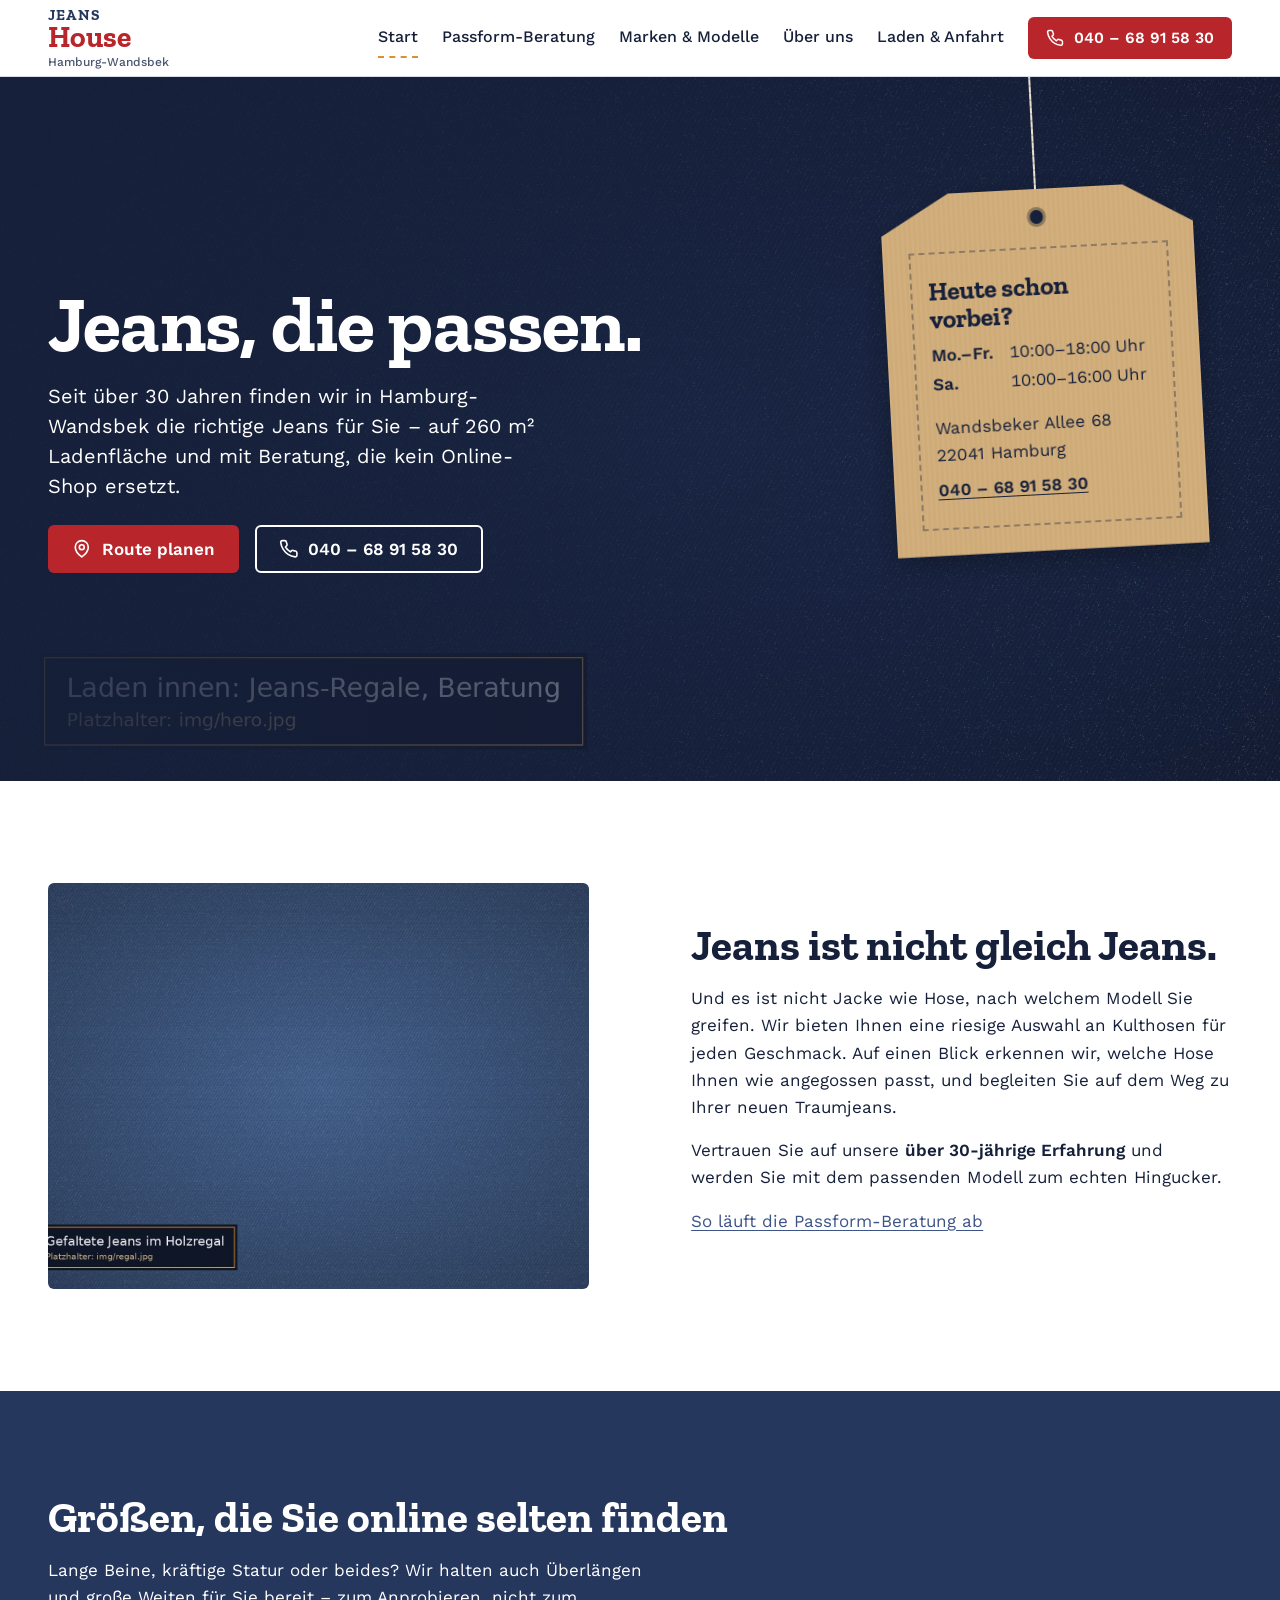
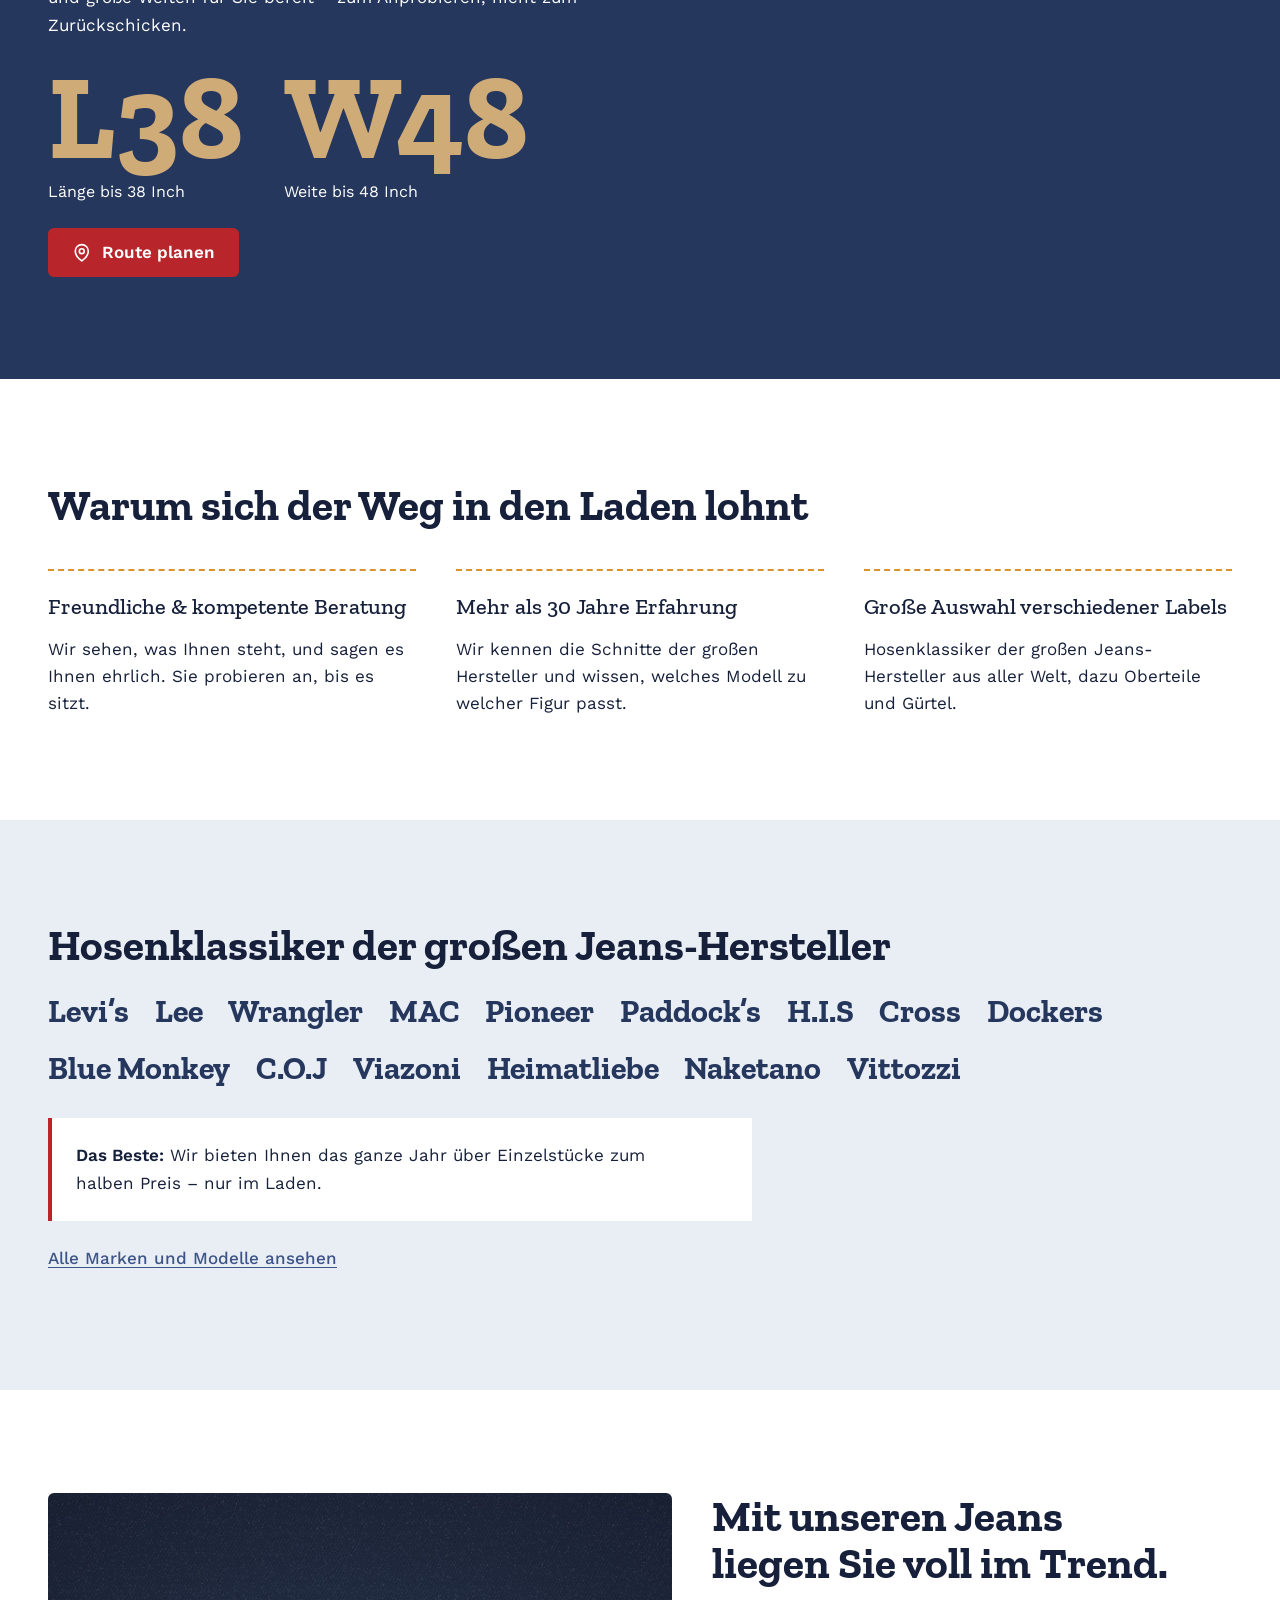
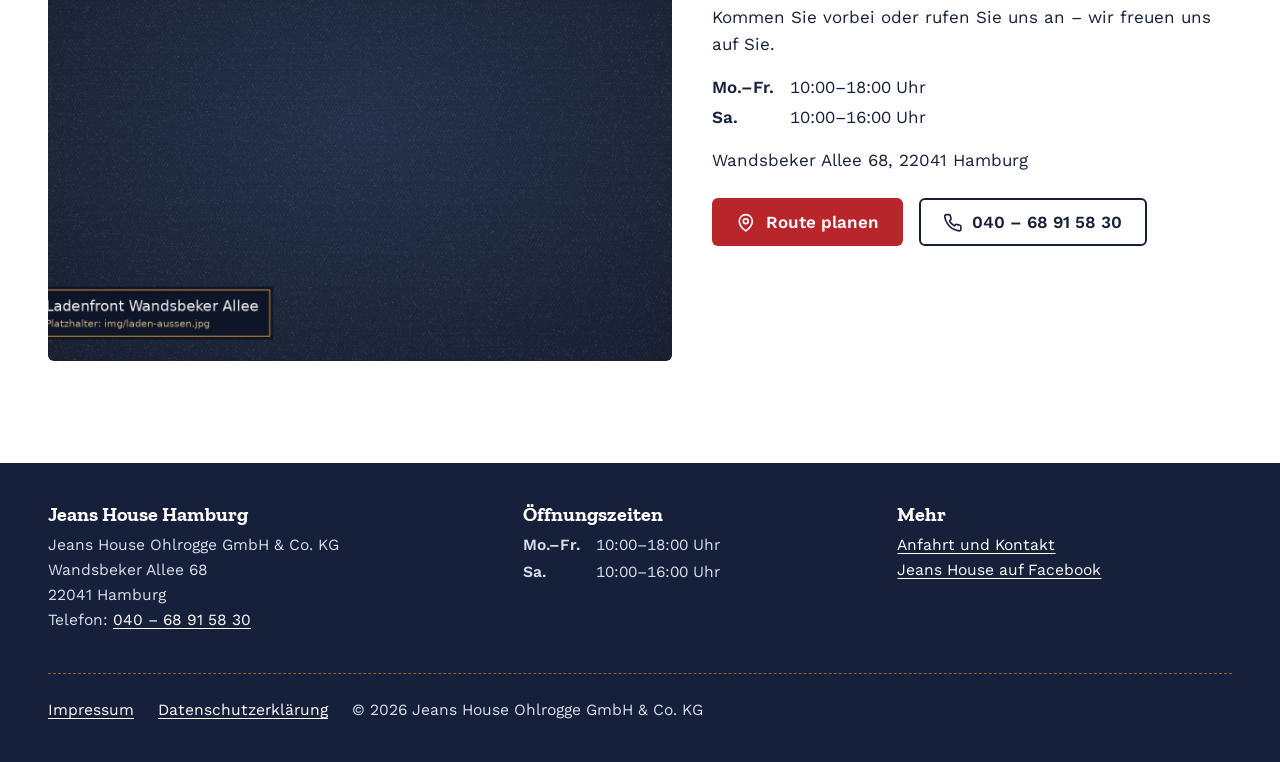
==== index.html @ 1c9ecd70 "Add files via upload Erste Version" ====
<!DOCTYPE html>
<html lang="de">
<head>
  <meta charset="utf-8">
  <meta name="viewport" content="width=device-width, initial-scale=1">
  <title>Jeans House Hamburg – Jeansfachgeschäft in Wandsbek</title>
  <meta name="description" content="Jeans mit persönlicher Passform-Beratung in Hamburg-Wandsbek: über 30 Jahre Erfahrung, 260 m² Ladenfläche, Überlängen bis L38 und Weiten bis W48.">
  <link rel="stylesheet" href="css/style.css">
  <link rel="icon" href="img/favicon.svg" type="image/svg+xml">
</head>
<body>
  <a class="skip-link" href="#main">Zum Inhalt springen</a>

  <header class="site-header">
    <div class="container site-header__inner">
      <a class="logo" href="index.html" aria-label="Jeans House Hamburg – zur Startseite">
        <span class="logo__jeans">JEANS</span>
        <span class="logo__house">House</span>
        <span class="logo__place">Hamburg-Wandsbek</span>
      </a>

      <!-- Mobil: Button öffnet das Menü als Popover (HTML-Funktion, kein JavaScript) -->
      <button class="nav-toggle" type="button" popovertarget="hauptmenue" aria-label="Menü öffnen">Menü</button>

      <nav class="main-nav" id="hauptmenue" popover aria-label="Hauptnavigation">
        <button class="nav-close" type="button" popovertarget="hauptmenue" popovertargetaction="hide">Schließen</button>
        <ul class="main-nav__list">
            <li><a href="index.html" aria-current="page">Start</a></li>
            <li><a href="beratung.html">Passform-Beratung</a></li>
            <li><a href="marken.html">Marken &amp; Modelle</a></li>
            <li><a href="ueber-uns.html">Über uns</a></li>
            <li><a href="laden.html">Laden &amp; Anfahrt</a></li>
        </ul>
        <div class="main-nav__call">
          <a class="btn btn--primary" href="tel:+494068915830"><svg aria-hidden="true" viewBox="0 0 24 24" fill="none" stroke="currentColor" stroke-width="2" stroke-linecap="round" stroke-linejoin="round"><path d="M22 16.9v3a2 2 0 0 1-2.2 2 19.8 19.8 0 0 1-8.6-3.1 19.5 19.5 0 0 1-6-6A19.8 19.8 0 0 1 2.1 4.2 2 2 0 0 1 4.1 2h3a2 2 0 0 1 2 1.7c.1 .9.4 1.8.7 2.7a2 2 0 0 1-.5 2.1L8 9.8a16 16 0 0 0 6 6l1.3-1.3a2 2 0 0 1 2.1-.5c.9.3 1.8.6 2.7.7a2 2 0 0 1 1.7 2z"/></svg>040 – 68 91 58 30</a>
        </div>
      </nav>
    </div>
  </header>

  <main id="main">
    <section class="hero" aria-labelledby="hero-title">
      <img class="hero__image" src="img/hero.jpg" alt="" width="1920" height="1080" fetchpriority="high">
      <div class="container hero__inner">
        <div class="hero__content">
          <h1 id="hero-title">Jeans, die passen.</h1>
          <p class="lead">Seit über 30 Jahren finden wir in Hamburg-Wandsbek die richtige Jeans für Sie – auf 260&nbsp;m² Ladenfläche und mit Beratung, die kein Online-Shop ersetzt.</p>
          <div class="btn-row">
            <a class="btn btn--primary" href="https://www.google.com/maps/dir/?api=1&amp;destination=Wandsbeker+Allee+68,+22041+Hamburg" target="_blank" rel="noopener"><svg aria-hidden="true" viewBox="0 0 24 24" fill="none" stroke="currentColor" stroke-width="2" stroke-linecap="round" stroke-linejoin="round"><path d="M20 10c0 6-8 12-8 12S4 16 4 10a8 8 0 0 1 16 0z"/><circle cx="12" cy="10" r="3"/></svg>Route planen</a>
            <a class="btn btn--outline" href="tel:+494068915830"><svg aria-hidden="true" viewBox="0 0 24 24" fill="none" stroke="currentColor" stroke-width="2" stroke-linecap="round" stroke-linejoin="round"><path d="M22 16.9v3a2 2 0 0 1-2.2 2 19.8 19.8 0 0 1-8.6-3.1 19.5 19.5 0 0 1-6-6A19.8 19.8 0 0 1 2.1 4.2 2 2 0 0 1 4.1 2h3a2 2 0 0 1 2 1.7c.1 .9.4 1.8.7 2.7a2 2 0 0 1-.5 2.1L8 9.8a16 16 0 0 0 6 6l1.3-1.3a2 2 0 0 1 2.1-.5c.9.3 1.8.6 2.7.7a2 2 0 0 1 1.7 2z"/></svg>040 – 68 91 58 30</a>
          </div>
        </div>
        <aside class="hangtag-wrap hangtag-wrap--string" aria-labelledby="tag-title">
          <div class="hangtag">
            <div class="hangtag__inner">
              <h2 id="tag-title">Heute schon vorbei?</h2>
              <dl class="hours">
              <dt>Mo.–Fr.</dt><dd>10:00–18:00 Uhr</dd>
              <dt>Sa.</dt><dd>10:00–16:00 Uhr</dd>
            </dl>
              <p>Wandsbeker Allee 68<br>22041 Hamburg</p>
              <p><a href="tel:+494068915830">040 – 68 91 58 30</a></p>
            </div>
          </div>
        </aside>
      </div>
    </section>

    <section class="section" aria-labelledby="intro-title">
      <div class="container split">
        <figure class="split__media">
          <img src="img/regal.jpg" alt="Gefaltete Jeans in vielen Waschungen im Holzregal des Ladens" width="1500" height="1000" loading="lazy">
        </figure>
        <div>
          <h2 id="intro-title">Jeans ist nicht gleich Jeans.</h2>
          <p>Und es ist nicht Jacke wie Hose, nach welchem Modell Sie greifen. Wir bieten Ihnen eine riesige Auswahl an Kulthosen für jeden Geschmack. Auf einen Blick erkennen wir, welche Hose Ihnen wie angegossen passt, und begleiten Sie auf dem Weg zu Ihrer neuen Traumjeans.</p>
          <p>Vertrauen Sie auf unsere <strong>über 30-jährige Erfahrung</strong> und werden Sie mit dem passenden Modell zum echten Hingucker.</p>
          <p><a href="beratung.html">So läuft die Passform-Beratung ab</a></p>
        </div>
      </div>
    </section>

    <section class="section section--indigo" aria-labelledby="sizes-title">
      <div class="container">
        <h2 id="sizes-title">Größen, die Sie online selten finden</h2>
        <p>Lange Beine, kräftige Statur oder beides? Wir halten auch Überlängen und große Weiten für Sie bereit – zum Anprobieren, nicht zum Zurückschicken.</p>
        <ul class="sizes">
          <li><span class="sizes__value">L38</span><span class="sizes__label">Länge bis 38 Inch</span></li>
          <li><span class="sizes__value">W48</span><span class="sizes__label">Weite bis 48 Inch</span></li>
        </ul>
        <div class="btn-row">
          <a class="btn btn--primary" href="https://www.google.com/maps/dir/?api=1&amp;destination=Wandsbeker+Allee+68,+22041+Hamburg" target="_blank" rel="noopener"><svg aria-hidden="true" viewBox="0 0 24 24" fill="none" stroke="currentColor" stroke-width="2" stroke-linecap="round" stroke-linejoin="round"><path d="M20 10c0 6-8 12-8 12S4 16 4 10a8 8 0 0 1 16 0z"/><circle cx="12" cy="10" r="3"/></svg>Route planen</a>
        </div>
      </div>
    </section>

    <section class="section" aria-labelledby="vorteile-title">
      <div class="container">
        <h2 id="vorteile-title" class="section__intro">Warum sich der Weg in den Laden lohnt</h2>
        <ul class="benefits">
          <li>
            <h3>Freundliche &amp; kompetente Beratung</h3>
            <p>Wir sehen, was Ihnen steht, und sagen es Ihnen ehrlich. Sie probieren an, bis es sitzt.</p>
          </li>
          <li>
            <h3>Mehr als 30 Jahre Erfahrung</h3>
            <p>Wir kennen die Schnitte der großen Hersteller und wissen, welches Modell zu welcher Figur passt.</p>
          </li>
          <li>
            <h3>Große Auswahl verschiedener Labels</h3>
            <p>Hosenklassiker der großen Jeans-Hersteller aus aller Welt, dazu Oberteile und Gürtel.</p>
          </li>
        </ul>
      </div>
    </section>

    <section class="section section--chambray" aria-labelledby="marken-title">
      <div class="container">
        <h2 id="marken-title">Hosenklassiker der großen Jeans-Hersteller</h2>
        <ul class="brand-wall">
          <li>Levi’s</li><li>Lee</li><li>Wrangler</li><li>MAC</li><li>Pioneer</li><li>Paddock’s</li><li>H.I.S</li><li>Cross</li><li>Dockers</li><li>Blue Monkey</li><li>C.O.J</li><li>Viazoni</li><li>Heimatliebe</li><li>Naketano</li><li>Vittozzi</li>
        </ul>
        <div class="note">
          <p><strong>Das Beste:</strong> Wir bieten Ihnen das ganze Jahr über Einzelstücke zum halben Preis – nur im Laden.</p>
        </div>
        <p class="more-link"><a href="marken.html">Alle Marken und Modelle ansehen</a></p>
      </div>
    </section>

    <section class="section" aria-labelledby="besuch-title">
      <div class="container visit">
        <figure class="split__media">
          <img src="img/laden-aussen.jpg" alt="Ladenfront von Jeans House an der Wandsbeker Allee" width="1500" height="1000" loading="lazy">
        </figure>
        <div>
          <h2 id="besuch-title">Mit unseren Jeans liegen Sie voll im Trend.</h2>
          <p>Kommen Sie vorbei oder rufen Sie uns an – wir freuen uns auf Sie.</p>
          <dl class="hours">
              <dt>Mo.–Fr.</dt><dd>10:00–18:00 Uhr</dd>
              <dt>Sa.</dt><dd>10:00–16:00 Uhr</dd>
            </dl>
          <p>Wandsbeker Allee 68, 22041 Hamburg</p>
          <div class="btn-row">
            <a class="btn btn--primary" href="https://www.google.com/maps/dir/?api=1&amp;destination=Wandsbeker+Allee+68,+22041+Hamburg" target="_blank" rel="noopener"><svg aria-hidden="true" viewBox="0 0 24 24" fill="none" stroke="currentColor" stroke-width="2" stroke-linecap="round" stroke-linejoin="round"><path d="M20 10c0 6-8 12-8 12S4 16 4 10a8 8 0 0 1 16 0z"/><circle cx="12" cy="10" r="3"/></svg>Route planen</a>
            <a class="btn btn--outline" href="tel:+494068915830"><svg aria-hidden="true" viewBox="0 0 24 24" fill="none" stroke="currentColor" stroke-width="2" stroke-linecap="round" stroke-linejoin="round"><path d="M22 16.9v3a2 2 0 0 1-2.2 2 19.8 19.8 0 0 1-8.6-3.1 19.5 19.5 0 0 1-6-6A19.8 19.8 0 0 1 2.1 4.2 2 2 0 0 1 4.1 2h3a2 2 0 0 1 2 1.7c.1 .9.4 1.8.7 2.7a2 2 0 0 1-.5 2.1L8 9.8a16 16 0 0 0 6 6l1.3-1.3a2 2 0 0 1 2.1-.5c.9.3 1.8.6 2.7.7a2 2 0 0 1 1.7 2z"/></svg>040 – 68 91 58 30</a>
          </div>
        </div>
      </div>
    </section>
  </main>

  <footer class="site-footer">
    <div class="container">
      <div class="footer-grid">
        <section aria-labelledby="footer-adresse">
          <h2 id="footer-adresse">Jeans House Hamburg</h2>
          <address>
            Jeans House Ohlrogge GmbH &amp; Co. KG<br>
            Wandsbeker Allee 68<br>
            22041 Hamburg<br>
            Telefon: <a href="tel:+494068915830">040 – 68 91 58 30</a>
          </address>
        </section>
        <section aria-labelledby="footer-zeiten">
          <h2 id="footer-zeiten">Öffnungszeiten</h2>
          <dl class="hours">
              <dt>Mo.–Fr.</dt><dd>10:00–18:00 Uhr</dd>
              <dt>Sa.</dt><dd>10:00–16:00 Uhr</dd>
            </dl>
        </section>
        <section aria-labelledby="footer-links">
          <h2 id="footer-links">Mehr</h2>
          <p><a href="laden.html">Anfahrt und Kontakt</a><br>
          <a href="https://www.facebook.com/hamburgjeans/" target="_blank" rel="noopener">Jeans House auf Facebook</a></p>
        </section>
      </div>
      <ul class="footer-legal">
        <li><a href="impressum.html">Impressum</a></li>
        <li><a href="datenschutz.html">Datenschutzerklärung</a></li>
        <li>© 2026 Jeans House Ohlrogge GmbH &amp; Co. KG</li>
      </ul>
    </div>
  </footer>

</body>
</html>
---- css/style.css ----
/* ==========================================================================
   Jeans House Hamburg – Relaunch
   Ein Stylesheet für alle Seiten.
   Aufbau:
   1. Schriften (lokal eingebunden, DSGVO-freundlich)
   2. Design-Tokens (Farben, Abstände, Schrift)
   3. Basis & Typografie
   4. Layout-Helfer
   5. Header & Navigation (mobil per Popover-API, ohne JavaScript)
   6. Buttons
   7. Komponenten (Hero, Hängeetikett, Bild-Text, Vorteile, Marken …)
   8. Footer
   9. Media Queries
   ========================================================================== */

/* 1. Schriften ------------------------------------------------------------ */
/* Selbst gehostet statt über Google-Server: keine Datenübertragung an Dritte. */
@font-face {
  font-family: "Zilla Slab";
  src: url("../fonts/zilla-slab-latin-500-normal.woff2") format("woff2");
  font-weight: 500;
  font-display: swap;
}
@font-face {
  font-family: "Zilla Slab";
  src: url("../fonts/zilla-slab-latin-700-normal.woff2") format("woff2");
  font-weight: 700;
  font-display: swap;
}
@font-face {
  font-family: "Work Sans";
  src: url("../fonts/work-sans-latin-400-normal.woff2") format("woff2");
  font-weight: 400;
  font-display: swap;
}
@font-face {
  font-family: "Work Sans";
  src: url("../fonts/work-sans-latin-500-normal.woff2") format("woff2");
  font-weight: 500;
  font-display: swap;
}
@font-face {
  font-family: "Work Sans";
  src: url("../fonts/work-sans-latin-600-normal.woff2") format("woff2");
  font-weight: 600;
  font-display: swap;
}

/* 2. Design-Tokens -------------------------------------------------------- */
:root {
  /* Farben: abgeleitet aus Denim, Ziernaht, Lederpatch und dem Logo-Rot */
  --ink: #16203a;          /* tiefes Indigo – Text */
  --indigo: #26375e;       /* dunkle Flächen */
  --indigo-soft: #3d5487;  /* Links, Akzente auf hell */
  --chambray: #e9eef5;     /* helle Flächen */
  --paper: #ffffff;
  --red: #b8262b;          /* Logo-Rot – nur für Handlungsaufforderungen */
  --red-dark: #951d22;
  --stitch: #d9922e;       /* orangefarbene Ziernaht */
  --kraft: #cfab78;        /* Hängeetikett aus Karton */
  --kraft-dark: #b58f5a;
  --muted: #4a5671;        /* Nebentext auf hell, Kontrast > 7:1 */

  /* Schrift */
  --font-display: "Zilla Slab", Rockwell, "Roboto Slab", Georgia, serif;
  --font-body: "Work Sans", "Segoe UI", system-ui, sans-serif;

  /* Abstände */
  --space-xs: 0.5rem;
  --space-s: 1rem;
  --space-m: 1.5rem;
  --space-l: 2.5rem;
  --space-xl: clamp(3.5rem, 8vw, 6.5rem);

  --container: 74rem;
  --measure: 38rem;        /* angenehme Zeilenlänge für Fließtext */
  --radius: 0.375rem;
  --header-h: 4.75rem;
}

/* 3. Basis & Typografie --------------------------------------------------- */
*,
*::before,
*::after {
  box-sizing: border-box;
}

html {
  scroll-padding-top: var(--header-h);
  -webkit-text-size-adjust: 100%;
}

body {
  margin: 0;
  background: var(--paper);
  color: var(--ink);
  font-family: var(--font-body);
  font-size: 1.0625rem;
  line-height: 1.6;
}

img {
  display: block;
  max-width: 100%;
  height: auto;
}

h1,
h2,
h3 {
  font-family: var(--font-display);
  font-weight: 700;
  line-height: 1.1;
  margin: 0 0 var(--space-s);
  text-wrap: balance;
}

h1 {
  font-size: clamp(2.6rem, 6.5vw, 4.9rem);
  letter-spacing: -0.01em;
  line-height: 1.02;
}

h2 {
  font-size: clamp(1.85rem, 3.4vw, 2.7rem);
}

h3 {
  font-size: 1.4rem;
  font-weight: 500;
}

p {
  margin: 0 0 var(--space-s);
  max-width: var(--measure);
}

a {
  color: var(--indigo-soft);
  text-underline-offset: 0.18em;
  text-decoration-thickness: 1px;
}

a:hover {
  text-decoration-thickness: 2px;
}

strong {
  font-weight: 600;
}

/* Sichtbarer Tastaturfokus in Ziernaht-Orange */
:focus-visible {
  outline: 3px solid var(--stitch);
  outline-offset: 3px;
}

.lead {
  font-size: 1.25rem;
  line-height: 1.5;
}

/* Nur für Screenreader sichtbar */
.visually-hidden {
  position: absolute;
  width: 1px;
  height: 1px;
  overflow: hidden;
  clip-path: inset(50%);
  white-space: nowrap;
}

.skip-link {
  position: absolute;
  left: var(--space-s);
  top: -4rem;
  z-index: 100;
  background: var(--ink);
  color: var(--paper);
  padding: var(--space-xs) var(--space-s);
  border-radius: var(--radius);
}

.skip-link:focus {
  top: var(--space-s);
}

/* 4. Layout-Helfer -------------------------------------------------------- */
.container {
  width: min(100% - 2rem, var(--container));
  margin-inline: auto;
}

.section {
  padding-block: var(--space-xl);
}

.section--chambray {
  background: var(--chambray);
}

.section--indigo {
  background: var(--indigo);
  color: var(--paper);
}

.section--indigo a:not(.btn) {
  color: var(--paper);
}

.section__intro {
  margin-bottom: var(--space-l);
}

/* 5. Header & Navigation -------------------------------------------------- */
.site-header {
  position: sticky;
  top: 0;
  z-index: 50;
  background: var(--paper);
  border-bottom: 1px solid #d5dce7;
}

.site-header__inner {
  display: flex;
  align-items: center;
  justify-content: space-between;
  gap: var(--space-m);
  min-height: var(--header-h);
}

/* Wortmarke in Anlehnung an das bestehende Logo (Rot + Indigo).
   Das Original-Logo kann hier als <img> eingesetzt werden. */
.logo {
  display: flex;
  flex-direction: column;
  text-decoration: none;
  line-height: 1;
  font-family: var(--font-display);
  font-weight: 700;
}

.logo__jeans {
  color: var(--indigo);
  font-size: 0.95rem;
  letter-spacing: 0.08em;
}

.logo__house {
  color: var(--red);
  font-size: 1.85rem;
  letter-spacing: 0.01em;
}

.logo__place {
  color: var(--muted);
  font-family: var(--font-body);
  font-weight: 500;
  font-size: 0.75rem;
  margin-top: 0.2rem;
}

.nav-toggle,
.nav-close {
  font: 600 1rem var(--font-body);
  color: var(--ink);
  background: none;
  border: 2px solid var(--ink);
  border-radius: var(--radius);
  padding: 0.5rem 0.9rem;
  cursor: pointer;
}

/* Mobiles Menü: Das <nav>-Element ist ein Popover und öffnet sich
   über den Menü-Button – ganz ohne JavaScript. */
.main-nav[popover] {
  position: fixed;
  inset: 0;
  width: 100%;
  height: 100dvh;
  max-width: none;
  max-height: none;
  margin: 0;
  padding: var(--space-m) var(--space-m) var(--space-l);
  border: 0;
  background: var(--indigo);
  color: var(--paper);
  overflow-y: auto;
}

.main-nav[popover]:popover-open {
  display: flex;
  flex-direction: column;
}

.main-nav[popover]::backdrop {
  background: rgb(22 32 58 / 0.6);
}

.main-nav .nav-close {
  align-self: flex-end;
  color: var(--paper);
  border-color: var(--paper);
}

.main-nav__list {
  list-style: none;
  margin: var(--space-l) 0 0;
  padding: 0;
  display: flex;
  flex-direction: column;
  gap: var(--space-xs);
}

.main-nav__list a {
  display: block;
  padding: var(--space-xs) 0;
  color: inherit;
  text-decoration: none;
  font-family: var(--font-display);
  font-weight: 700;
  font-size: 2rem;
}

.main-nav__list a[aria-current="page"] {
  color: var(--kraft);
}

.main-nav__call {
  margin-top: auto;
}

/* 6. Buttons -------------------------------------------------------------- */
.btn {
  display: inline-flex;
  align-items: center;
  gap: 0.6rem;
  min-height: 3rem;
  padding: 0.75rem 1.4rem;
  border: 2px solid transparent;
  border-radius: var(--radius);
  font: 600 1.0625rem/1.2 var(--font-body);
  text-decoration: none;
  cursor: pointer;
}

.btn--primary {
  background: var(--red);
  color: var(--paper);
}

.btn--primary:hover {
  background: var(--red-dark);
}

.btn--outline {
  border-color: currentColor;
  color: inherit;
  background: transparent;
}

.btn--outline:hover {
  background: rgb(255 255 255 / 0.12);
}

.btn-row {
  display: flex;
  flex-wrap: wrap;
  gap: var(--space-s);
  margin-top: var(--space-m);
}

/* kleines Telefon-Icon als Inline-SVG im HTML */
.btn svg {
  width: 1.15em;
  height: 1.15em;
  flex: none;
}

/* 7. Komponenten ---------------------------------------------------------- */

/* Hero der Startseite */
.hero {
  position: relative;
  color: var(--paper);
  background: var(--ink);
  overflow: hidden;
}

.hero__image {
  position: absolute;
  inset: 0;
  width: 100%;
  height: 100%;
  object-fit: cover;
}

/* Verlauf sorgt für lesbaren Text auf jedem Foto */
.hero::after {
  content: "";
  position: absolute;
  inset: 0;
  background: linear-gradient(100deg, rgb(22 32 58 / 0.92) 0%, rgb(22 32 58 / 0.7) 45%, rgb(22 32 58 / 0.15) 100%);
}

.hero__inner {
  position: relative;
  z-index: 1;
  display: grid;
  gap: var(--space-l);
  padding-block: var(--space-xl);
}

.hero__content p {
  max-width: 32rem;
}

/* Kleiner Seitenkopf für Unterseiten */
.page-head {
  background: var(--indigo);
  color: var(--paper);
  padding-block: clamp(3rem, 7vw, 5rem);
}

.page-head p {
  max-width: 36rem;
}

.page-head .breadcrumb {
  font-size: 0.95rem;
  margin-bottom: var(--space-s);
}

.page-head .breadcrumb a {
  color: var(--paper);
}

/* Das Hängeetikett: Öffnungszeiten und Adresse wie ein Etikett an der Jeans */
.hangtag-wrap {
  position: relative;
  width: min(100%, 19.5rem);
  filter: drop-shadow(0 0.6rem 0.9rem rgb(0 0 0 / 0.28));
  transform-origin: 50% 0;
}

.hangtag {
  position: relative;
  padding: 3.6rem 1.6rem 1.6rem;
  color: var(--ink);
  background:
    repeating-linear-gradient(90deg, rgb(255 255 255 / 0.05) 0 2px, transparent 2px 5px),
    var(--kraft);
  /* abgeschrägte Ecken oben wie bei einem echten Etikett */
  clip-path: polygon(22% 0, 78% 0, 100% 11%, 100% 100%, 0 100%, 0 11%);
}

/* Metall-Öse oben im Etikett */
.hangtag::before {
  content: "";
  position: absolute;
  top: 1.15rem;
  left: 50%;
  width: 1.2rem;
  height: 1.2rem;
  transform: translateX(-50%);
  border-radius: 50%;
  background: var(--ink);
  border: 3px solid #8d7a5a;
}

/* gestrichelte "Naht" innen */
.hangtag__inner {
  border: 2px dashed rgb(22 32 58 / 0.35);
  padding: var(--space-m) var(--space-s) var(--space-s);
}

.hangtag h2 {
  font-size: 1.6rem;
  margin-bottom: var(--space-xs);
}

.hangtag p {
  margin-bottom: var(--space-xs);
}

.hangtag a {
  color: var(--ink);
  font-weight: 600;
}

/* Bindfaden vom Etikett nach oben */
.hangtag-wrap--string::before {
  content: "";
  position: absolute;
  left: 50%;
  bottom: calc(100% - 1.75rem);
  width: 2px;
  height: 9rem;
  background: repeating-linear-gradient(180deg, #e8e2d4 0 5px, #c8bfa8 5px 7px);
  transform: translateX(-50%);
}

.hours {
  display: grid;
  grid-template-columns: auto 1fr;
  gap: 0.15rem var(--space-s);
  margin: 0 0 var(--space-s);
}

.hours dt {
  font-weight: 600;
}

.hours dd {
  margin: 0;
  font-variant-numeric: tabular-nums;
}

/* Bild + Text nebeneinander */
.split {
  display: grid;
  gap: var(--space-l);
  align-items: center;
}

.split__media img {
  width: 100%;
  aspect-ratio: 4 / 3;
  object-fit: cover;
  border-radius: var(--radius);
}

.split__media--tall img {
  aspect-ratio: 4 / 5;
}

.split__media figcaption {
  font-size: 0.9rem;
  color: var(--muted);
  margin-top: var(--space-xs);
}

/* Größen-Statement: die Überlängen als große Zahlen */
.sizes {
  display: flex;
  flex-wrap: wrap;
  gap: var(--space-s) var(--space-l);
  margin: var(--space-m) 0;
  padding: 0;
  list-style: none;
}

.sizes li {
  display: flex;
  flex-direction: column;
}

.sizes__value {
  font-family: var(--font-display);
  font-weight: 700;
  font-size: clamp(4rem, 12vw, 7.5rem);
  line-height: 0.9;
  color: var(--indigo);
}

.section--indigo .sizes__value {
  color: var(--kraft);
}

.sizes__label {
  font-size: 1rem;
  margin-top: var(--space-xs);
}

/* Vorteile: drei Spalten, getrennt durch eine Ziernaht */
.benefits {
  display: grid;
  gap: var(--space-l);
  margin: 0;
  padding: 0;
  list-style: none;
}

.benefits li {
  border-top: 2px dashed var(--stitch);
  padding-top: var(--space-m);
}

.benefits p {
  margin: 0;
}

/* Ablauf eines Besuchs: echte Reihenfolge, daher nummeriert */
.steps {
  counter-reset: step;
  display: grid;
  gap: var(--space-l);
  margin: 0;
  padding: 0;
  list-style: none;
}

.steps li {
  counter-increment: step;
  display: grid;
  grid-template-columns: 3.25rem 1fr;
  column-gap: var(--space-s);
}

.steps li::before {
  content: counter(step);
  grid-row: span 2;
  display: grid;
  place-items: center;
  width: 3.25rem;
  height: 3.25rem;
  border: 2px dashed var(--stitch);
  border-radius: 50%;
  font-family: var(--font-display);
  font-weight: 700;
  font-size: 1.5rem;
  color: var(--indigo);
}

.steps h3 {
  margin-bottom: 0.35rem;
  align-self: center;
}

.steps p {
  margin: 0;
}

/* Markennamen als typografische Wand (ohne fremde Logos) */
.brand-wall {
  display: flex;
  flex-wrap: wrap;
  gap: 0.4rem 1.6rem;
  margin: 0 0 var(--space-m);
  padding: 0;
  list-style: none;
  font-family: var(--font-display);
  font-weight: 700;
  font-size: clamp(1.4rem, 2.6vw, 2rem);
  color: var(--indigo);
}

/* Markenliste mit Modellen */
.brand-list {
  display: grid;
  gap: 0;
  margin: 0;
}

.brand-list__item {
  display: grid;
  gap: 0.25rem;
  padding-block: var(--space-m);
  border-bottom: 1px solid #cfd7e4;
}

.brand-list dt {
  font-family: var(--font-display);
  font-weight: 700;
  font-size: 1.6rem;
  line-height: 1.15;
}

.brand-list dd {
  margin: 0;
}

.brand-list .brand-list__type {
  color: var(--muted);
  font-size: 0.95rem;
}

/* Hinweisbox, z. B. für Einzelstücke */
.note {
  border-left: 4px solid var(--red);
  background: var(--paper);
  padding: var(--space-m);
  max-width: 44rem;
}

.note p:last-child {
  margin-bottom: 0;
}

/* Galerie mit zwei Hochformat-Bildern */
.duo {
  display: grid;
  grid-template-columns: 1fr 1fr;
  gap: var(--space-s);
}

.duo img {
  width: 100%;
  aspect-ratio: 4 / 5;
  object-fit: cover;
  border-radius: var(--radius);
}

/* Karte ohne eingebettetes Google Maps (Datenschutz):
   Ein Link öffnet die Karte erst auf Wunsch. */
.map-card {
  display: grid;
  gap: var(--space-s);
  align-content: end;
  min-height: 18rem;
  padding: var(--space-m);
  border-radius: var(--radius);
  color: var(--paper);
  background:
    linear-gradient(180deg, rgb(22 32 58 / 0.1), rgb(22 32 58 / 0.85)),
    repeating-linear-gradient(35deg, transparent 0 46px, rgb(255 255 255 / 0.08) 46px 52px),
    repeating-linear-gradient(-55deg, transparent 0 70px, rgb(255 255 255 / 0.06) 70px 74px),
    var(--indigo-soft);
}

.map-card p {
  margin: 0;
}

.map-card .btn-row {
  margin-top: 0;
}

/* Abschluss-Aufruf am Seitenende */
.visit {
  display: grid;
  gap: var(--space-l);
  align-items: start;
}

/* Rechtstexte */
.legal {
  max-width: 44rem;
}

.legal h2 {
  font-size: 1.6rem;
  margin-top: var(--space-l);
}

.placeholder-text {
  background: #fff4dc;
  padding: 0 0.25rem;
}

/* 8. Footer --------------------------------------------------------------- */
.site-footer {
  background: var(--ink);
  color: #d9dfea;
  padding-block: var(--space-l) var(--space-m);
  font-size: 0.975rem;
}

.site-footer a {
  color: var(--paper);
}

.site-footer h2 {
  font-size: 1.25rem;
  color: var(--paper);
  margin-bottom: var(--space-xs);
}

.site-footer address {
  font-style: normal;
}

.footer-grid {
  display: grid;
  gap: var(--space-l);
}

.footer-legal {
  display: flex;
  flex-wrap: wrap;
  gap: var(--space-xs) var(--space-m);
  margin-top: var(--space-l);
  padding-top: var(--space-m);
  border-top: 1px dashed rgb(217 146 46 / 0.6);
  list-style: none;
  padding-left: 0;
}

.site-footer .hours dd,
.site-footer .hours dt {
  color: #d9dfea;
}

/* Bewegung: das Etikett schwingt einmal beim Laden ein */
@keyframes swing-in {
  0% { transform: rotate(9deg); }
  45% { transform: rotate(-6deg); }
  75% { transform: rotate(-1deg); }
  100% { transform: rotate(-3deg); }
}

/* 9. Media Queries -------------------------------------------------------- */

/* ab Tablet */
@media (min-width: 40em) {
  .benefits {
    grid-template-columns: repeat(3, 1fr);
  }

  .brand-list {
    grid-template-columns: repeat(2, 1fr);
    column-gap: var(--space-l);
  }

  .footer-grid {
    grid-template-columns: repeat(3, 1fr);
  }
}

/* ab Desktop: Navigation dauerhaft sichtbar */
@media (min-width: 56.25em) {
  .nav-toggle,
  .main-nav .nav-close {
    display: none;
  }

  /* Popover-Standardwerte des Browsers zurücksetzen */
  .main-nav[popover] {
    display: flex;
    flex-direction: row;
    align-items: center;
    gap: var(--space-m);
    position: static;
    width: auto;
    height: auto;
    padding: 0;
    background: none;
    color: var(--ink);
    overflow: visible;
  }

  .main-nav__list {
    flex-direction: row;
    gap: var(--space-m);
    margin: 0;
  }

  .main-nav__list a {
    font-family: var(--font-body);
    font-weight: 500;
    font-size: 1rem;
    padding: 0.4rem 0;
    border-bottom: 2px solid transparent;
  }

  .main-nav__list a:hover {
    border-bottom-color: var(--stitch);
  }

  .main-nav__list a[aria-current="page"] {
    color: var(--ink);
    border-bottom: 2px dashed var(--stitch);
  }

  .main-nav__call {
    margin-top: 0;
  }

  .main-nav__call .btn {
    min-height: 2.6rem;
    padding: 0.5rem 1rem;
    font-size: 0.975rem;
  }

  .hero__inner {
    grid-template-columns: 1fr auto;
    align-items: start;
    min-height: min(44rem, 82vh);
    padding-top: 0;
  }

  .hero__content {
    padding-top: var(--space-xl);
    align-self: center;
  }

  /* Etikett hängt an einem Faden vom oberen Rand */
  .hero .hangtag-wrap {
    margin-top: 7rem;
    margin-right: 3vw;
    transform: rotate(-3deg);
    animation: swing-in 1.6s ease-out both;
  }

  .split {
    grid-template-columns: 1fr 1fr;
    gap: var(--space-xl);
  }

  .split--reverse .split__media {
    order: 2;
  }

  .visit {
    grid-template-columns: 1.2fr 1fr;
  }

  .steps {
    grid-template-columns: repeat(2, 1fr);
    column-gap: var(--space-xl);
  }

  .footer-grid {
    grid-template-columns: 1.3fr 1fr 1fr;
  }
}

@media (min-width: 70em) {
  .brand-list {
    grid-template-columns: repeat(3, 1fr);
  }
}

/* Etikett-Faden nur dort, wo das Etikett wirklich "hängt" */
@media (max-width: 56.24em) {
  .hangtag-wrap--string::before {
    display: none;
  }
}

/* Wer reduzierte Bewegung eingestellt hat, sieht keine Animation */
@media (prefers-reduced-motion: reduce) {
  .hero .hangtag-wrap {
    animation: none;
  }
}

/* Ergänzungen */
address {
  font-style: normal;
}

.more-link {
  margin-top: var(--space-m);
  font-weight: 500;
}

.visit .map-card {
  margin-top: var(--space-m);
}

figure {
  margin: 0;
}

@media (min-width: 56.25em) {
  .visit .hangtag-wrap {
    justify-self: center;
    transform: rotate(2deg);
  }
}
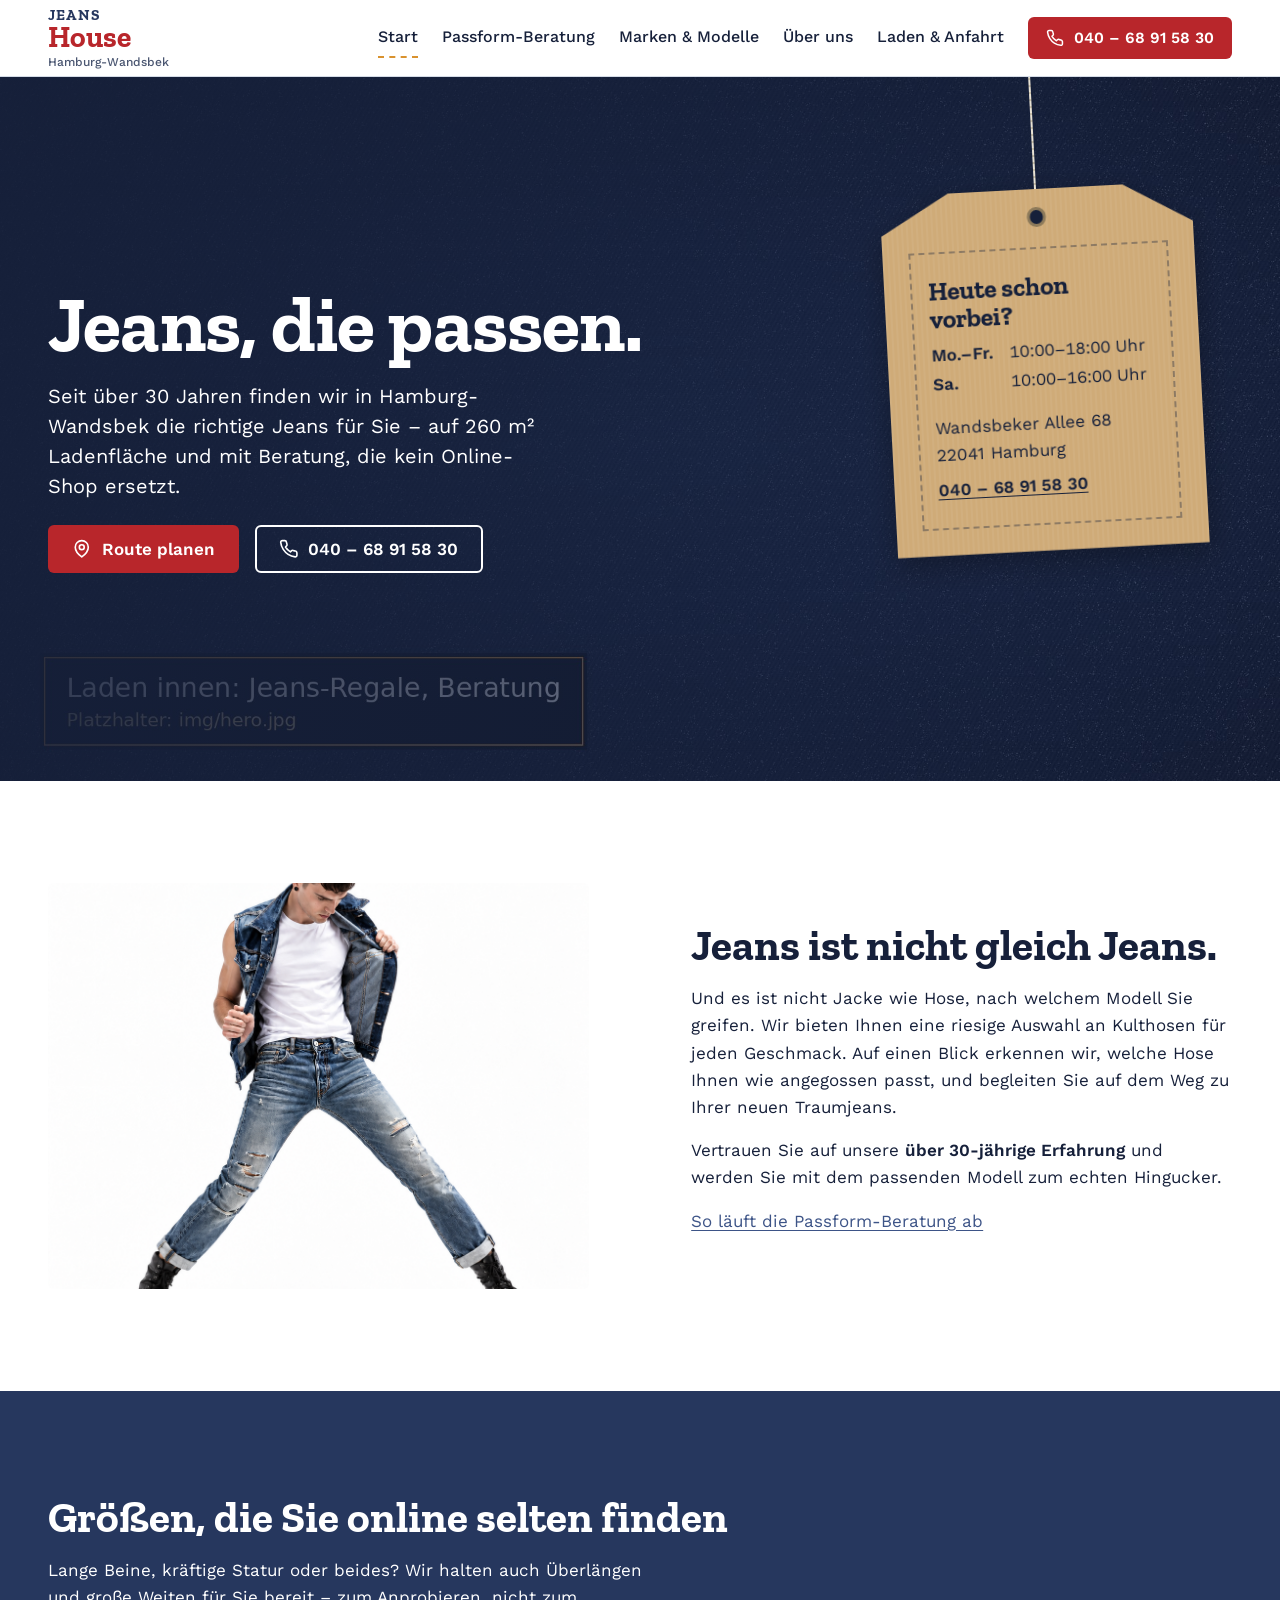
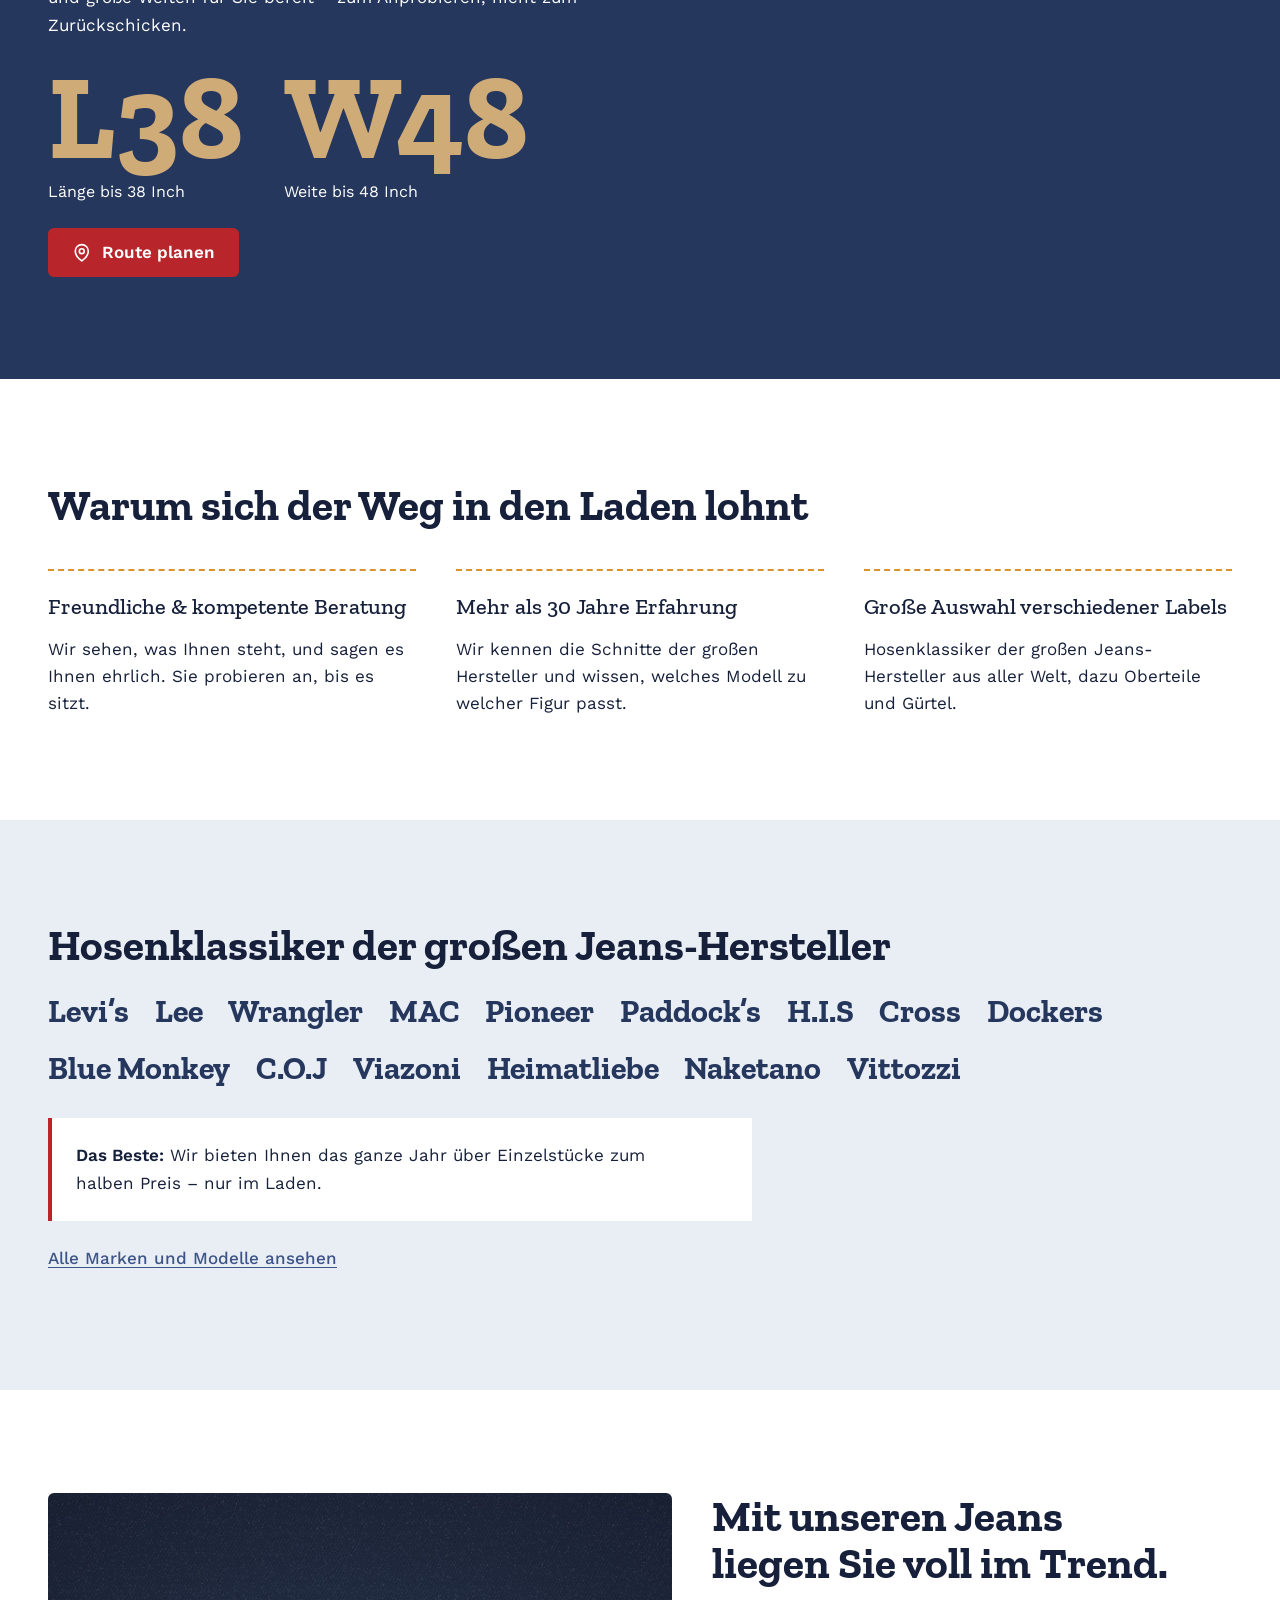
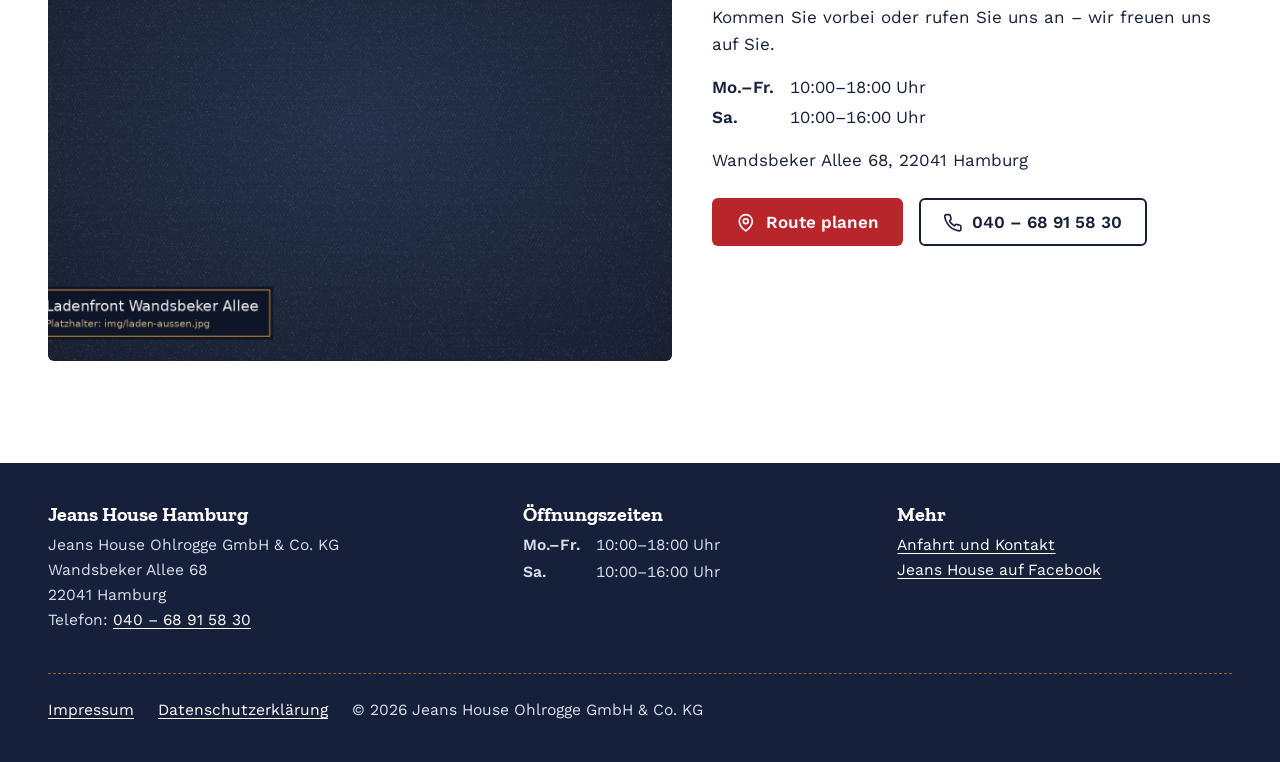
==== commit a7a9ccbc: "Update index.html" ====
--- a/index.html
+++ b/index.html
@@ -3,7 +3,7 @@
 <head>
   <meta charset="utf-8">
   <meta name="viewport" content="width=device-width, initial-scale=1">
-  <title>Jeans House Hamburg – Jeansfachgeschäft in Wandsbek</title>
+  <title>Jeans House – Hamburg</title>
   <meta name="description" content="Jeans mit persönlicher Passform-Beratung in Hamburg-Wandsbek: über 30 Jahre Erfahrung, 260 m² Ladenfläche, Überlängen bis L38 und Weiten bis W48.">
   <link rel="stylesheet" href="css/style.css">
   <link rel="icon" href="img/favicon.svg" type="image/svg+xml">
@@ -69,7 +69,7 @@
     <section class="section" aria-labelledby="intro-title">
       <div class="container split">
         <figure class="split__media">
-          <img src="img/regal.jpg" alt="Gefaltete Jeans in vielen Waschungen im Holzregal des Ladens" width="1500" height="1000" loading="lazy">
+          <img src="img/Full-body denim studio portrait jeans boy with boots.png" alt="Gefaltete Jeans in vielen Waschungen im Holzregal des Ladens" width="1500" height="1000" loading="lazy">
         </figure>
         <div>
           <h2 id="intro-title">Jeans ist nicht gleich Jeans.</h2>
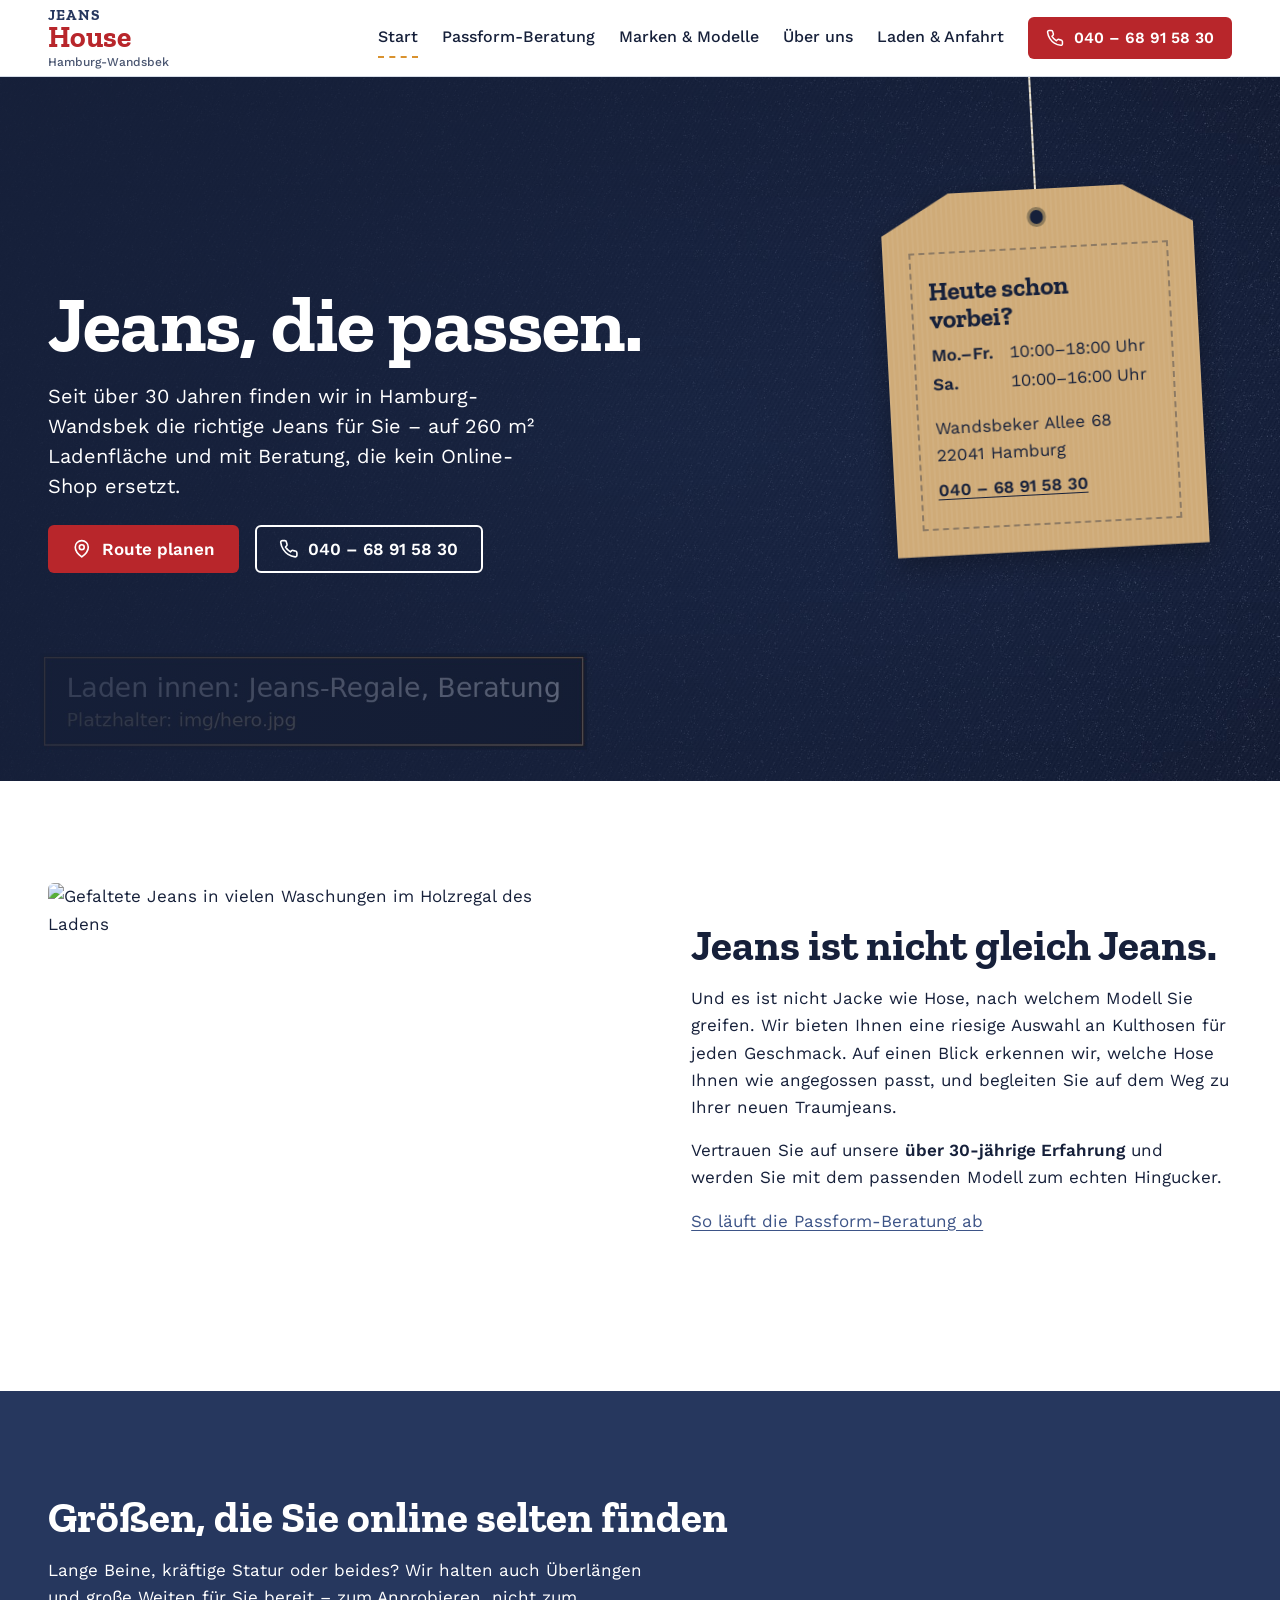
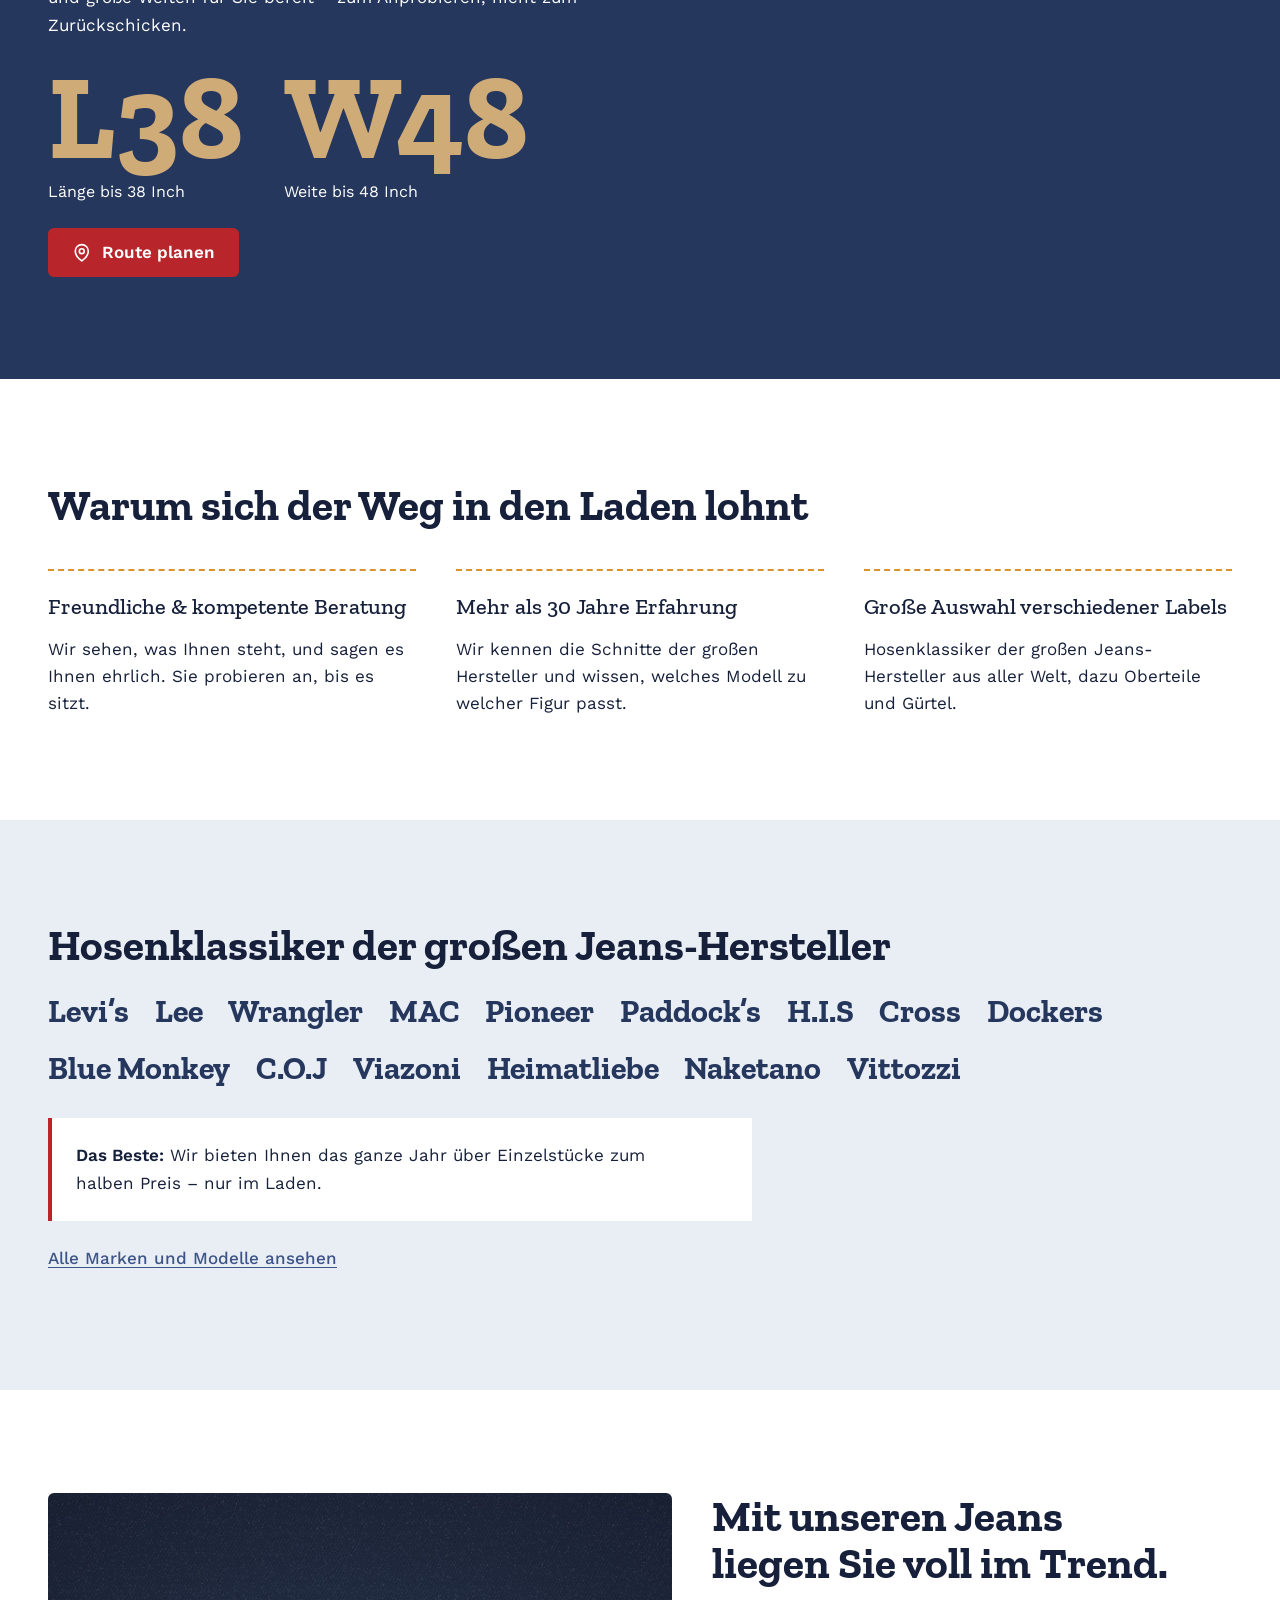
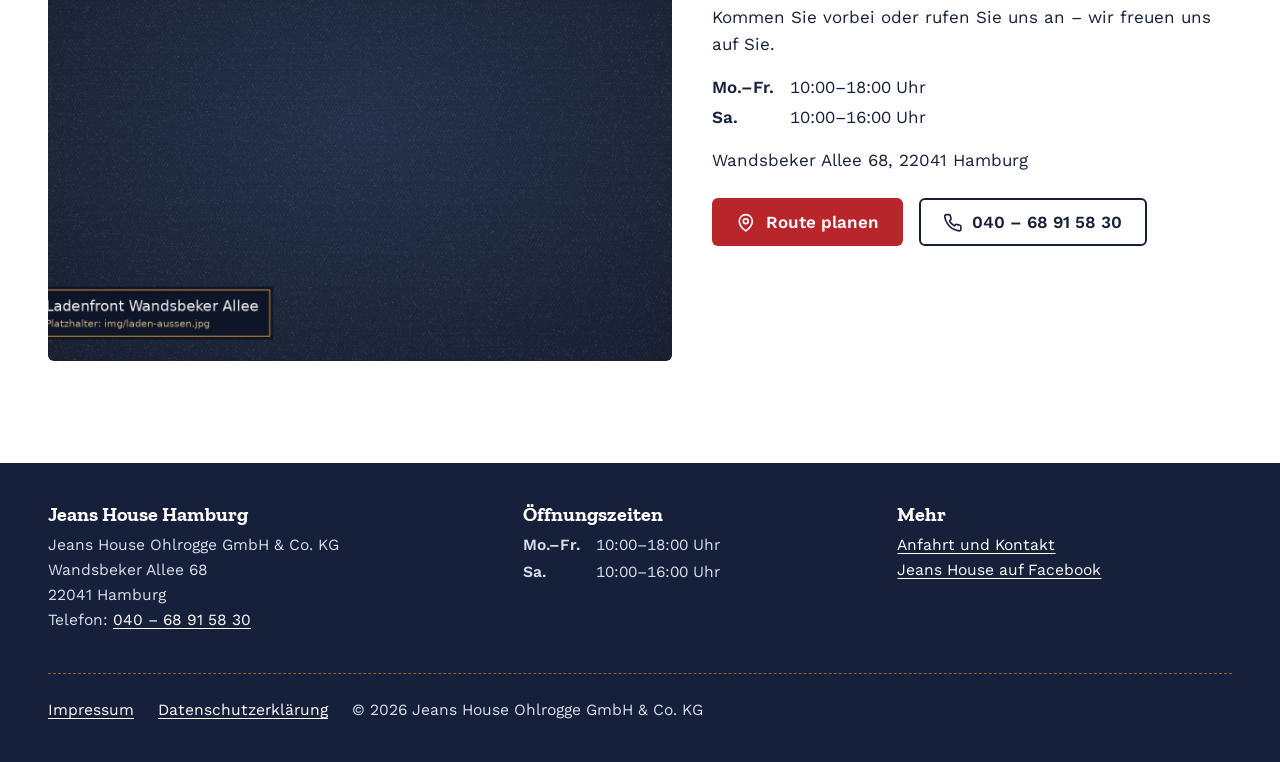
==== commit eb1ed950: "Update image source in index.html" ====
--- a/index.html
+++ b/index.html
@@ -69,7 +69,7 @@
     <section class="section" aria-labelledby="intro-title">
       <div class="container split">
         <figure class="split__media">
-          <img src="img/Full-body denim studio portrait jeans boy with boots.png" alt="Gefaltete Jeans in vielen Waschungen im Holzregal des Ladens" width="1500" height="1000" loading="lazy">
+          <img src="img/img/Full-body_denim_boots.png" alt="Gefaltete Jeans in vielen Waschungen im Holzregal des Ladens" width="1500" height="1000" loading="lazy">
         </figure>
         <div>
           <h2 id="intro-title">Jeans ist nicht gleich Jeans.</h2>
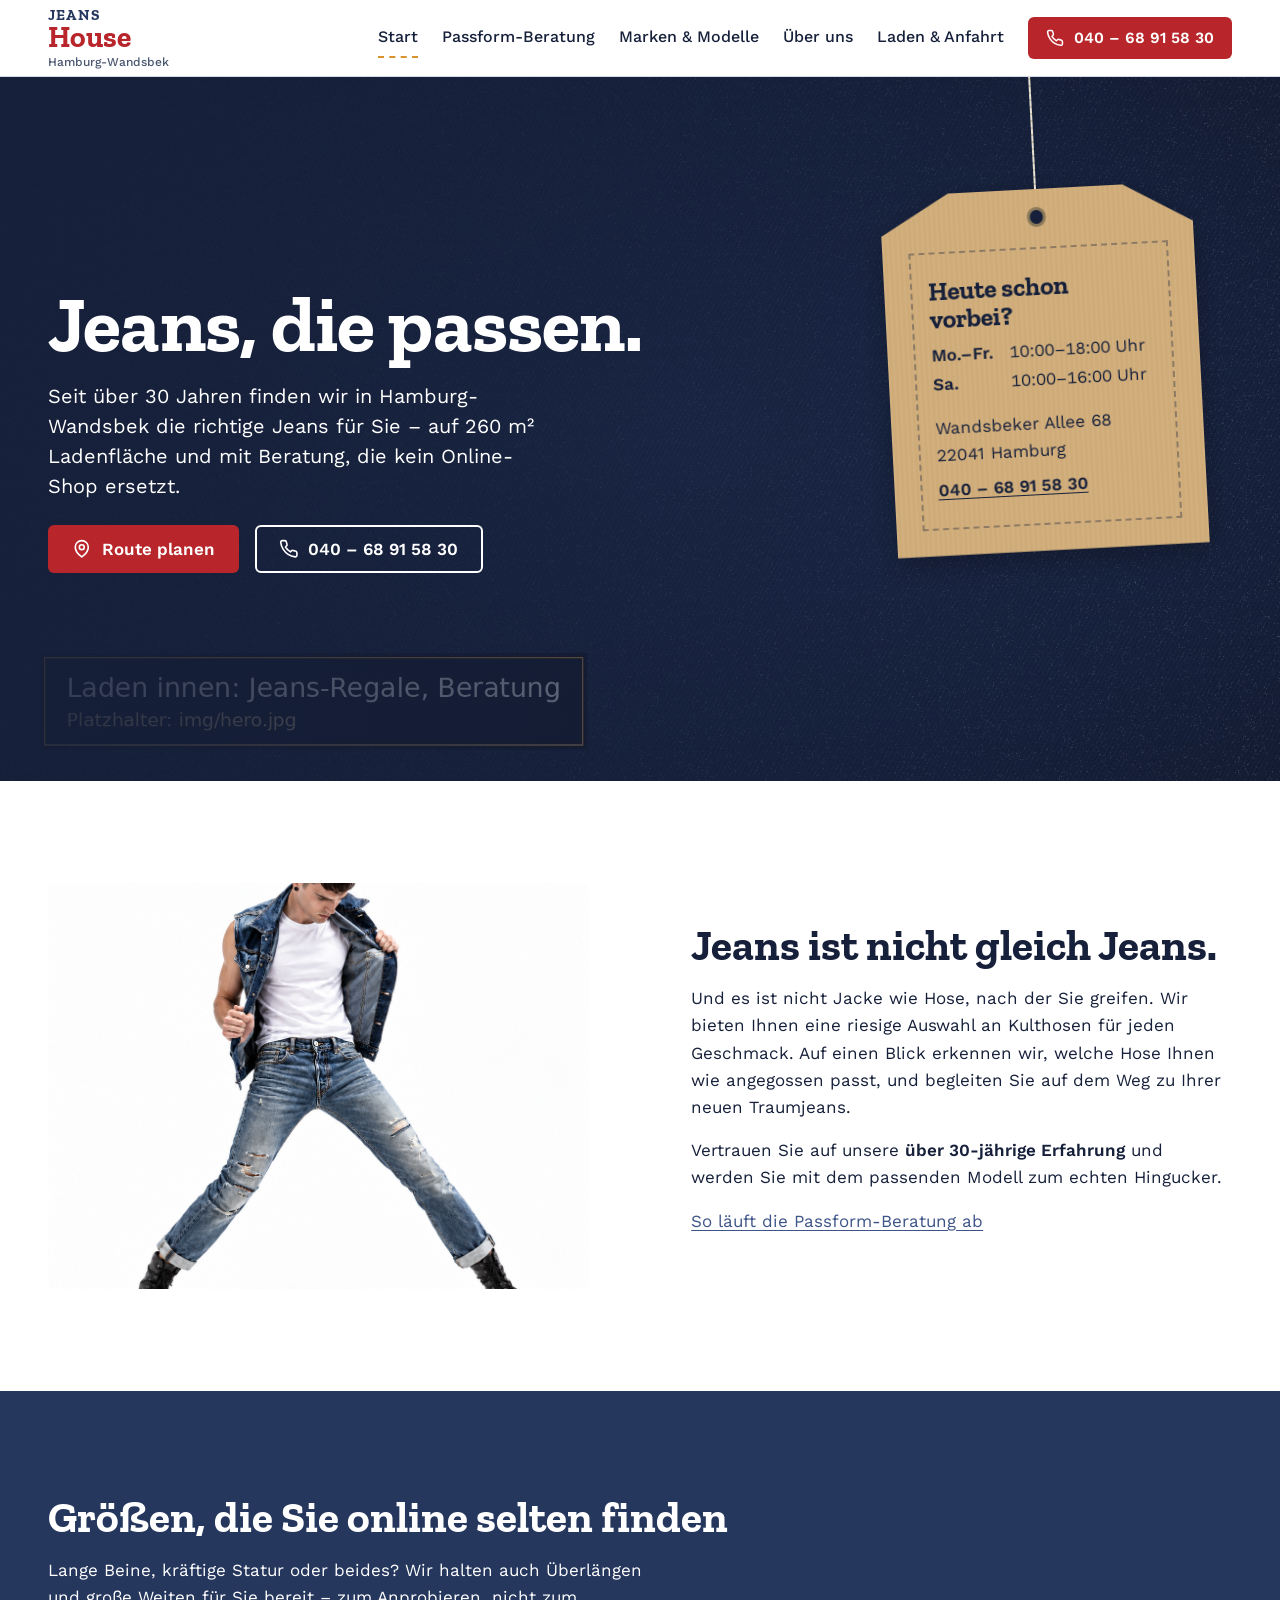
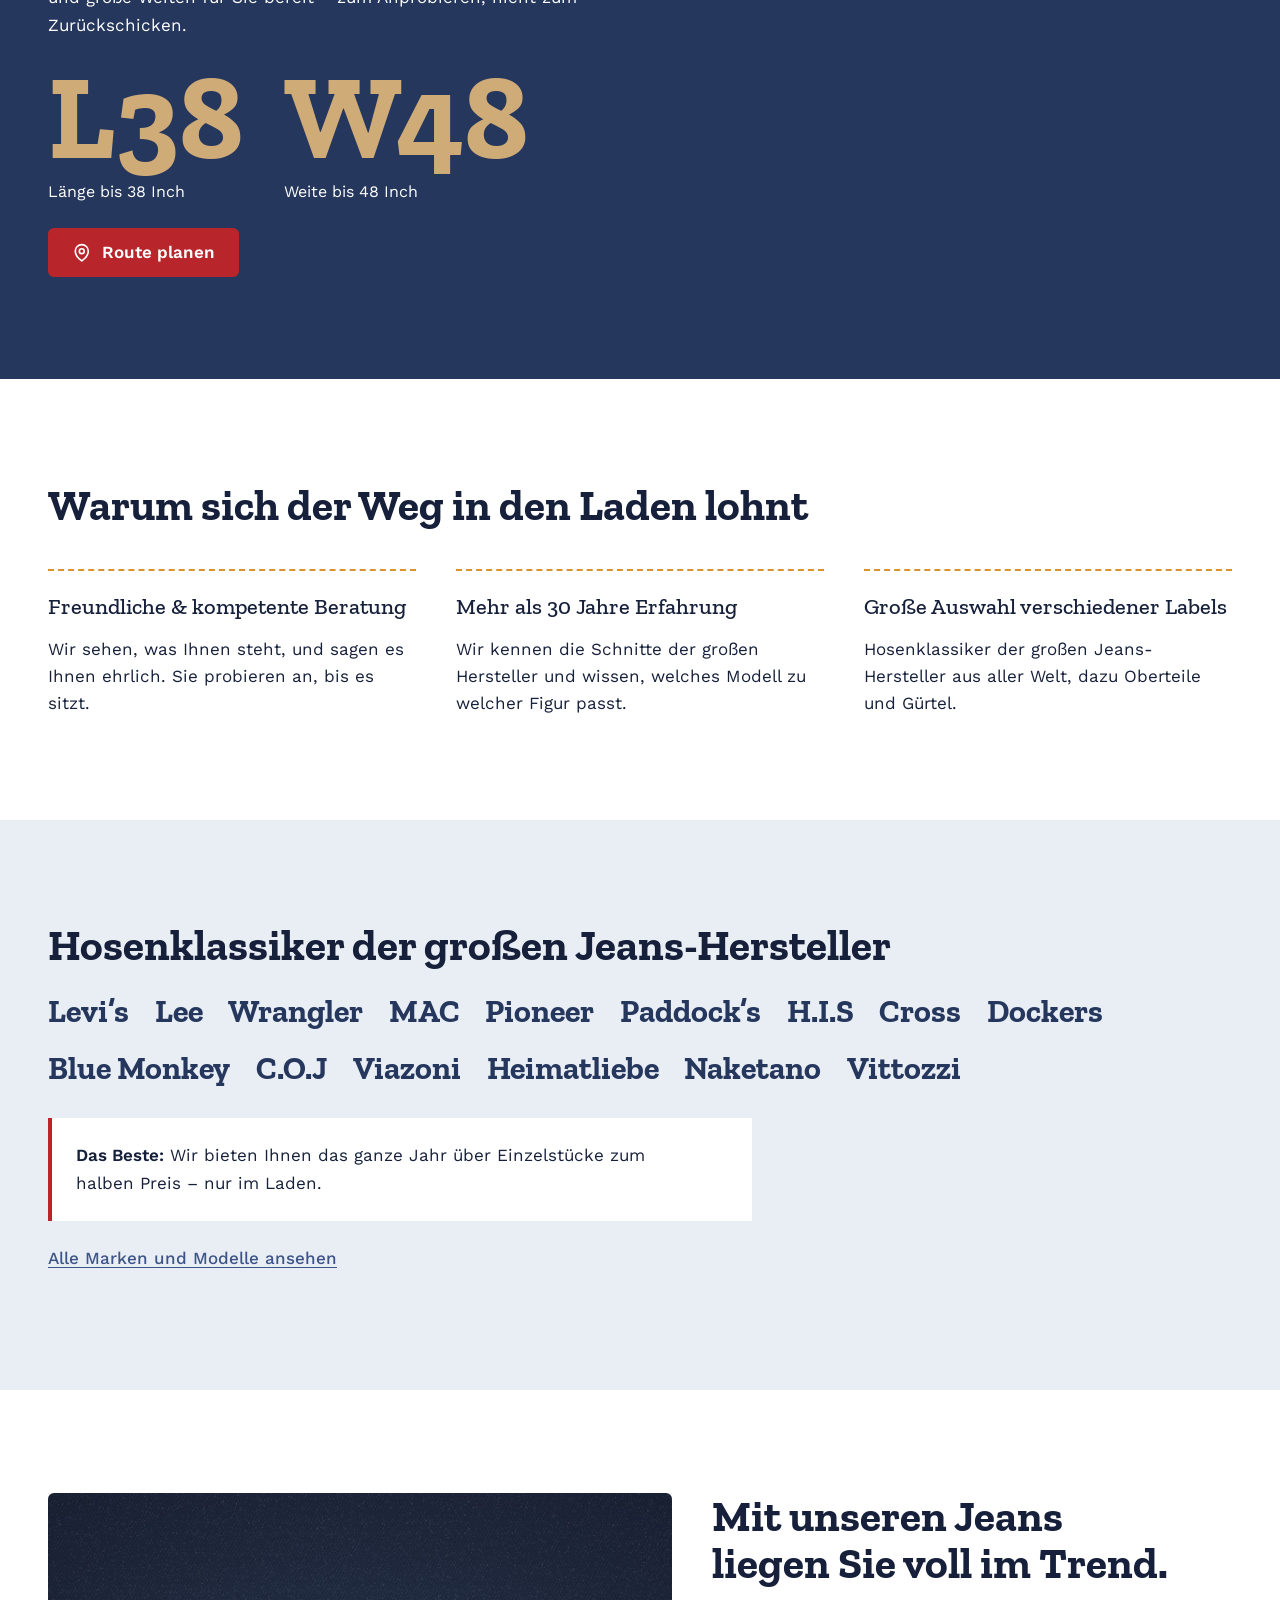
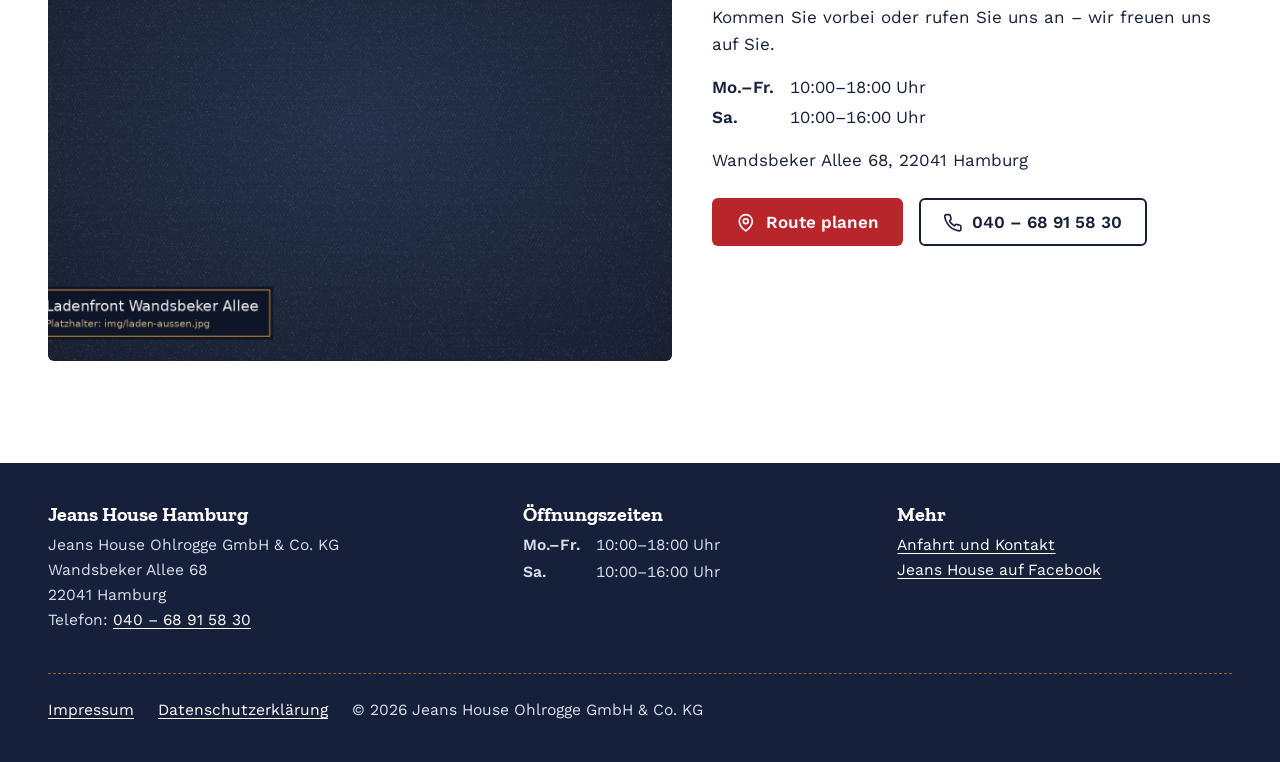
==== commit d0df1561: "Fix image source and improve paragraph wording Corrected image source path and updated text for clar" ====
--- a/index.html
+++ b/index.html
@@ -69,11 +69,11 @@
     <section class="section" aria-labelledby="intro-title">
       <div class="container split">
         <figure class="split__media">
-          <img src="img/img/Full-body_denim_boots.png" alt="Gefaltete Jeans in vielen Waschungen im Holzregal des Ladens" width="1500" height="1000" loading="lazy">
+          <img src="img/Full-body_denim_boots.png" alt="Gefaltete Jeans in vielen Waschungen im Holzregal des Ladens" width="1500" height="1000" loading="lazy">
         </figure>
         <div>
           <h2 id="intro-title">Jeans ist nicht gleich Jeans.</h2>
-          <p>Und es ist nicht Jacke wie Hose, nach welchem Modell Sie greifen. Wir bieten Ihnen eine riesige Auswahl an Kulthosen für jeden Geschmack. Auf einen Blick erkennen wir, welche Hose Ihnen wie angegossen passt, und begleiten Sie auf dem Weg zu Ihrer neuen Traumjeans.</p>
+          <p>Und es ist nicht Jacke wie Hose, nach der Sie greifen. Wir bieten Ihnen eine riesige Auswahl an Kulthosen für jeden Geschmack. Auf einen Blick erkennen wir, welche Hose Ihnen wie angegossen passt, und begleiten Sie auf dem Weg zu Ihrer neuen Traumjeans.</p>
           <p>Vertrauen Sie auf unsere <strong>über 30-jährige Erfahrung</strong> und werden Sie mit dem passenden Modell zum echten Hingucker.</p>
           <p><a href="beratung.html">So läuft die Passform-Beratung ab</a></p>
         </div>
